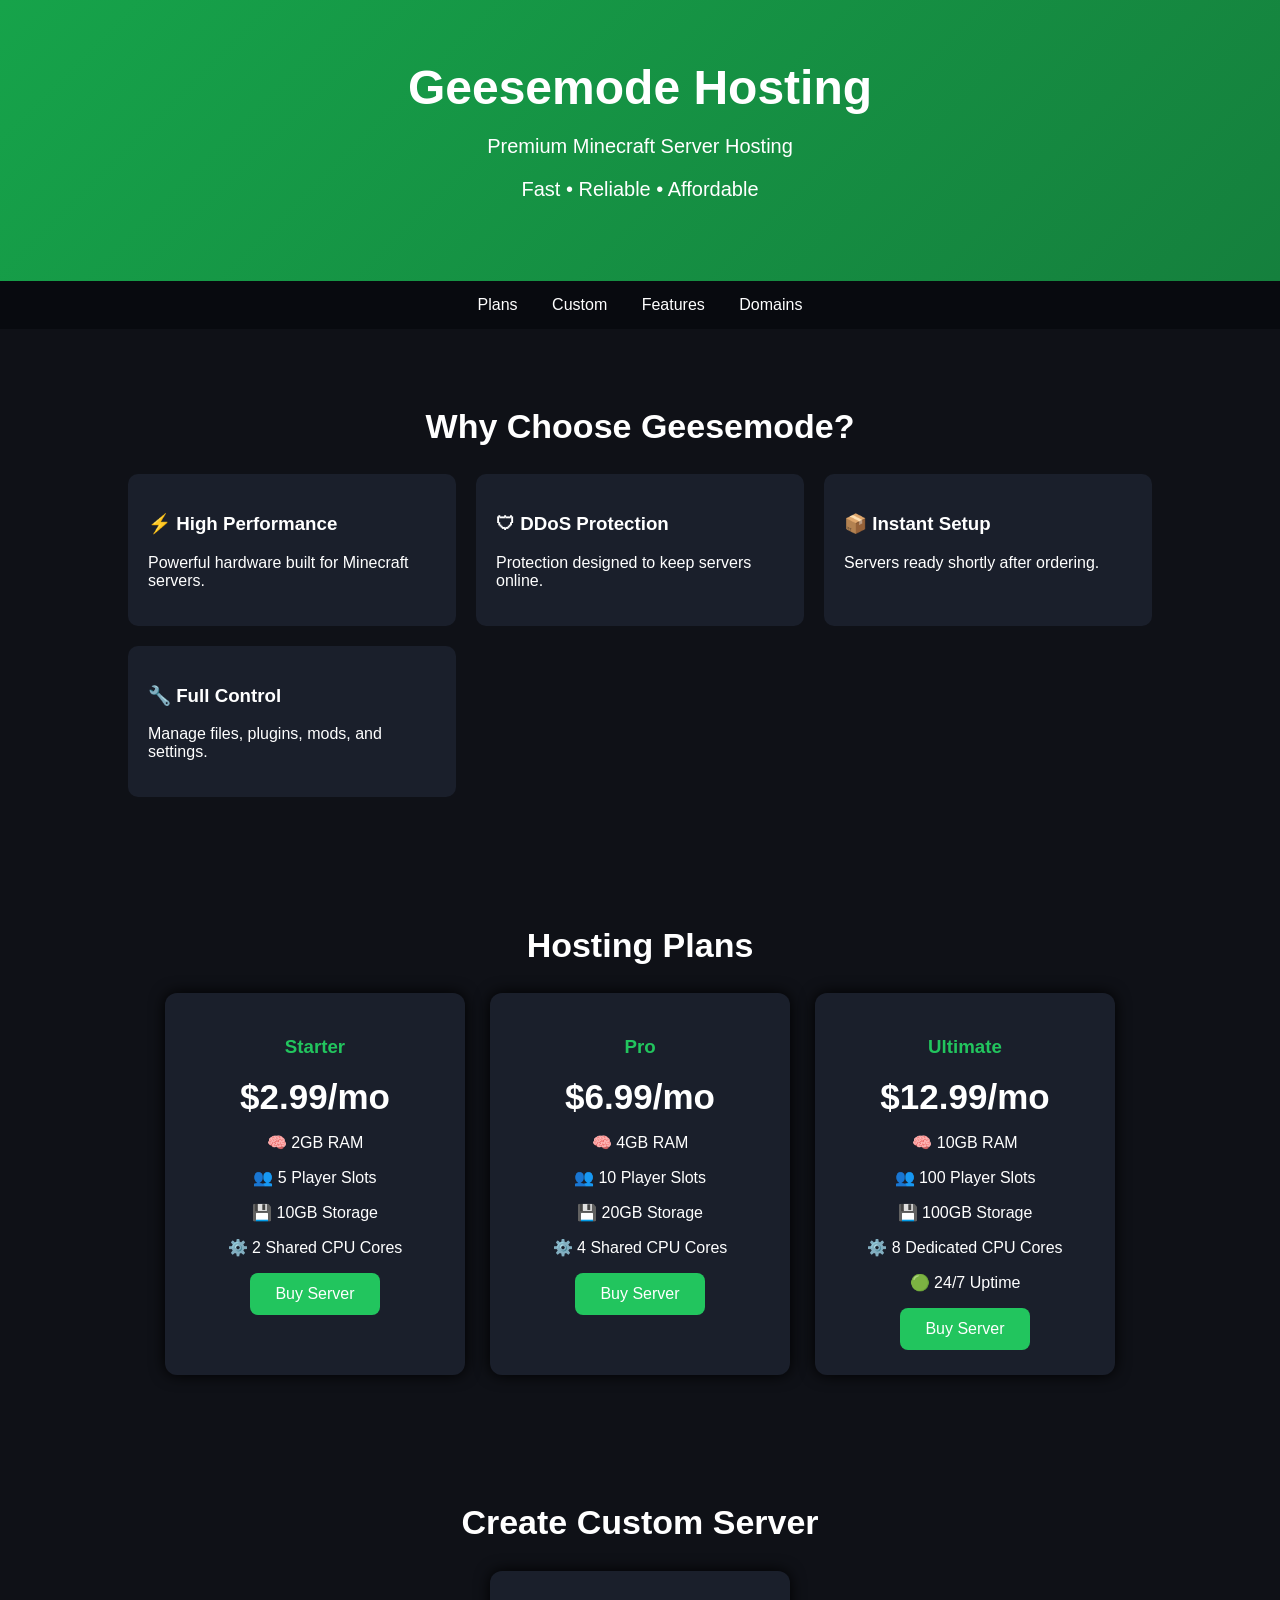
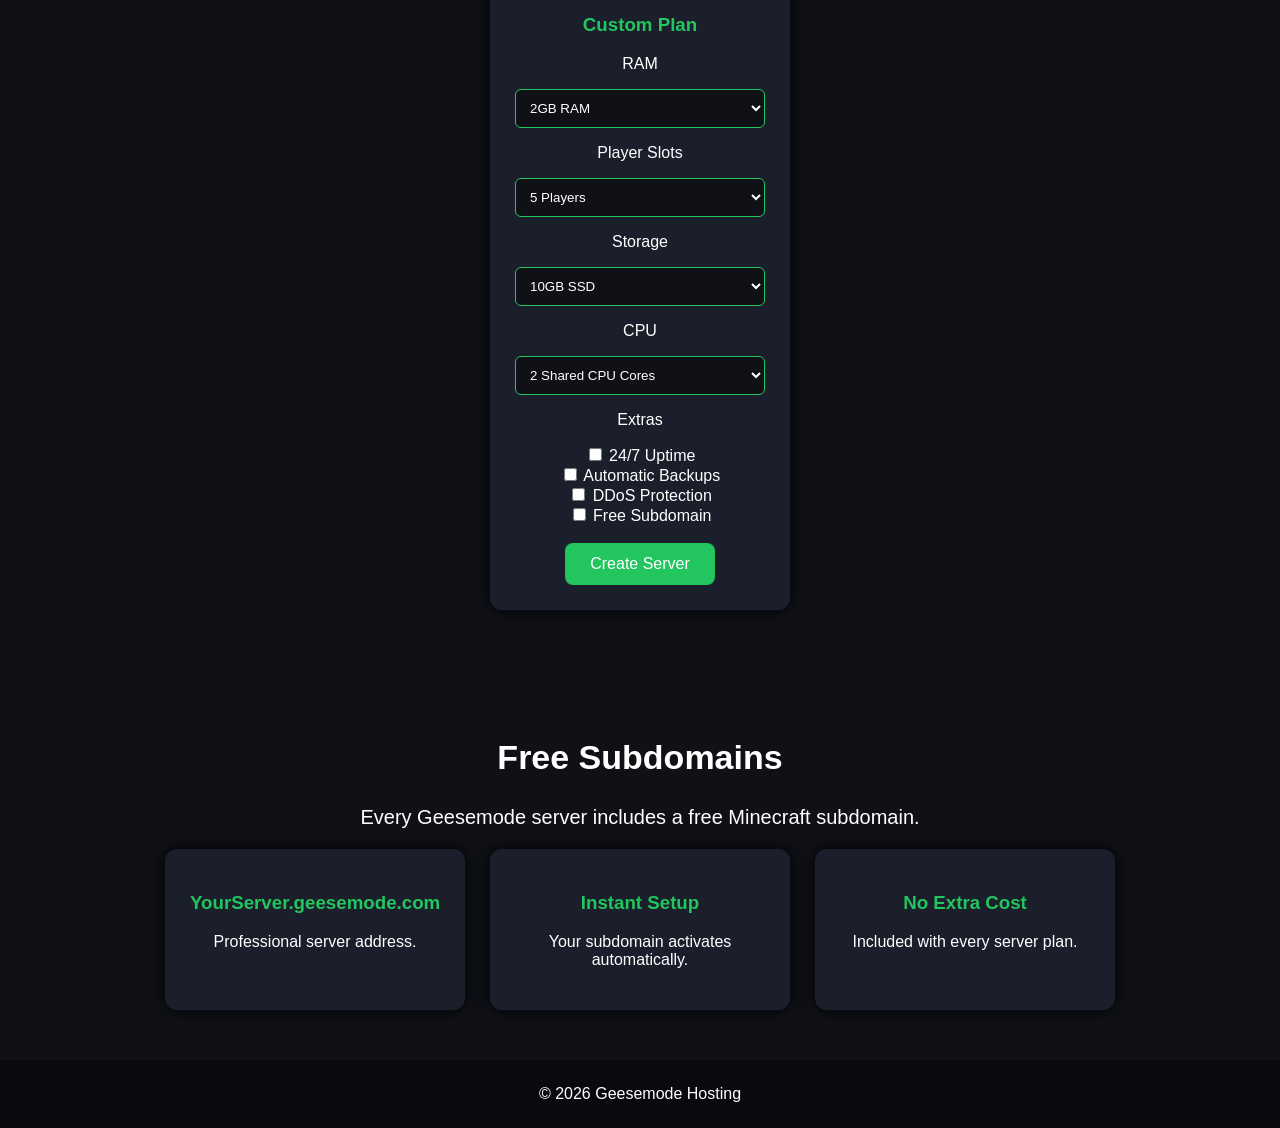
==== index.html @ 8060582c "Added Files" ====
<!DOCTYPE html>
<html lang="en">
<head>
<meta charset="UTF-8">
<meta name="viewport" content="width=device-width, initial-scale=1.0">

<title>Geesemode Hosting | Minecraft Server Hosting</title>

<style>
* {
    box-sizing:border-box;
    font-family:Arial, Helvetica, sans-serif;
}

body {
    margin:0;
    background:#0f1117;
    color:white;
}

header {
    background:linear-gradient(135deg,#16a34a,#15803d);
    padding:60px 20px;
    text-align:center;
}

header h1 {
    font-size:48px;
    margin:0;
}

header p {
    font-size:20px;
}

nav {
    background:#080a0f;
    padding:15px;
    text-align:center;
}

nav a {
    color:white;
    margin:0 15px;
    text-decoration:none;
}

section {
    padding:50px 10%;
}

h2 {
    text-align:center;
    font-size:34px;
}

.cards {
    display:flex;
    justify-content:center;
    flex-wrap:wrap;
    gap:25px;
}

.card {
    background:#1a1f2b;
    padding:25px;
    border-radius:12px;
    width:300px;
    text-align:center;
    box-shadow:0 0 15px #000;
}

.card h3 {
    color:#22c55e;
}

.price {
    font-size:35px;
    font-weight:bold;
}

button {
    background:#22c55e;
    color:white;
    border:0;
    padding:12px 25px;
    border-radius:8px;
    cursor:pointer;
    font-size:16px;
}

button:hover {
    background:#16a34a;
}

.features {
    display:grid;
    grid-template-columns:repeat(auto-fit,minmax(250px,1fr));
    gap:20px;
}

.feature {
    background:#1a1f2b;
    padding:20px;
    border-radius:10px;
}

select {
    width:100%;
    padding:10px;
    background:#0f1117;
    color:white;
    border:1px solid #22c55e;
    border-radius:6px;
}

input {
    accent-color:#22c55e;
}

footer {
    background:#080a0f;
    padding:25px;
    text-align:center;
}


#popup {
    display:none;
    position:fixed;
    inset:0;
    background:rgba(0,0,0,.75);
    justify-content:center;
    align-items:center;
}

.popup-box {
    background:#1a1f2b;
    padding:35px;
    border-radius:15px;
    text-align:center;
    width:350px;
}

.error {
    color:#ef4444;
    font-size:32px;
    font-weight:bold;
}

</style>


<script>

function buyServer(){
    document.getElementById("popup").style.display="flex";
}

function closePopup(){
    document.getElementById("popup").style.display="none";
}

</script>

</head>


<body>


<header>

<h1>Geesemode Hosting</h1>

<p>Premium Minecraft Server Hosting</p>

<p>Fast • Reliable • Affordable</p>

</header>


<nav>

<a href="#plans">Plans</a>
<a href="#custom">Custom</a>
<a href="#features">Features</a>
<a href="#domains">Domains</a>

</nav>



<section id="features">

<h2>Why Choose Geesemode?</h2>


<div class="features">

<div class="feature">
<h3>⚡ High Performance</h3>
<p>Powerful hardware built for Minecraft servers.</p>
</div>


<div class="feature">
<h3>🛡 DDoS Protection</h3>
<p>Protection designed to keep servers online.</p>
</div>


<div class="feature">
<h3>📦 Instant Setup</h3>
<p>Servers ready shortly after ordering.</p>
</div>


<div class="feature">
<h3>🔧 Full Control</h3>
<p>Manage files, plugins, mods, and settings.</p>
</div>

</div>

</section>




<section id="plans">

<h2>Hosting Plans</h2>


<div class="cards">


<div class="card">

<h3>Starter</h3>

<div class="price">$2.99/mo</div>

<p>🧠 2GB RAM</p>
<p>👥 5 Player Slots</p>
<p>💾 10GB Storage</p>
<p>⚙️ 2 Shared CPU Cores</p>

<button onclick="buyServer()">Buy Server</button>

</div>




<div class="card">

<h3>Pro</h3>

<div class="price">$6.99/mo</div>

<p>🧠 4GB RAM</p>
<p>👥 10 Player Slots</p>
<p>💾 20GB Storage</p>
<p>⚙️ 4 Shared CPU Cores</p>

<button onclick="buyServer()">Buy Server</button>

</div>




<div class="card">

<h3>Ultimate</h3>

<div class="price">$12.99/mo</div>

<p>🧠 10GB RAM</p>
<p>👥 100 Player Slots</p>
<p>💾 100GB Storage</p>
<p>⚙️ 8 Dedicated CPU Cores</p>
<p>🟢 24/7 Uptime</p>

<button onclick="buyServer()">Buy Server</button>

</div>


</div>

</section>





<section id="custom">


<h2>Create Custom Server</h2>


<div class="card" style="margin:auto;">


<h3>Custom Plan</h3>


<p>RAM</p>

<select>
<option>2GB RAM</option>
<option>4GB RAM</option>
<option>8GB RAM</option>
<option>16GB RAM</option>
<option>32GB RAM</option>
</select>


<p>Player Slots</p>

<select>
<option>5 Players</option>
<option>10 Players</option>
<option>25 Players</option>
<option>50 Players</option>
<option>100 Players</option>
<option>Unlimited Players</option>
</select>



<p>Storage</p>

<select>
<option>10GB SSD</option>
<option>20GB SSD</option>
<option>50GB SSD</option>
<option>100GB SSD</option>
<option>250GB SSD</option>
</select>



<p>CPU</p>

<select>
<option>2 Shared CPU Cores</option>
<option>4 Shared CPU Cores</option>
<option>6 Shared CPU Cores</option>
<option>8 Dedicated CPU Cores</option>
</select>


<p>Extras</p>

<label><input type="checkbox"> 24/7 Uptime</label><br>
<label><input type="checkbox"> Automatic Backups</label><br>
<label><input type="checkbox"> DDoS Protection</label><br>
<label><input type="checkbox"> Free Subdomain</label>


<br><br>

<button onclick="buyServer()">Create Server</button>


</div>


</section>





<section id="domains">


<h2>Free Subdomains</h2>


<p style="text-align:center;font-size:20px;">
Every Geesemode server includes a free Minecraft subdomain.
</p>


<div class="cards">


<div class="card">
<h3>YourServer.geesemode.com</h3>
<p>Professional server address.</p>
</div>


<div class="card">
<h3>Instant Setup</h3>
<p>Your subdomain activates automatically.</p>
</div>


<div class="card">
<h3>No Extra Cost</h3>
<p>Included with every server plan.</p>
</div>


</div>


</section>




<footer>

© 2026 Geesemode Hosting

</footer>




<div id="popup">


<div class="popup-box">


<div class="error">
Out of Stock!
</div>


<p>
All available server slots are currently occupied.
</p>

<p>
Please check back later.
</p>


<button onclick="closePopup()">
Close
</button>


</div>


</div>



</body>
</html>
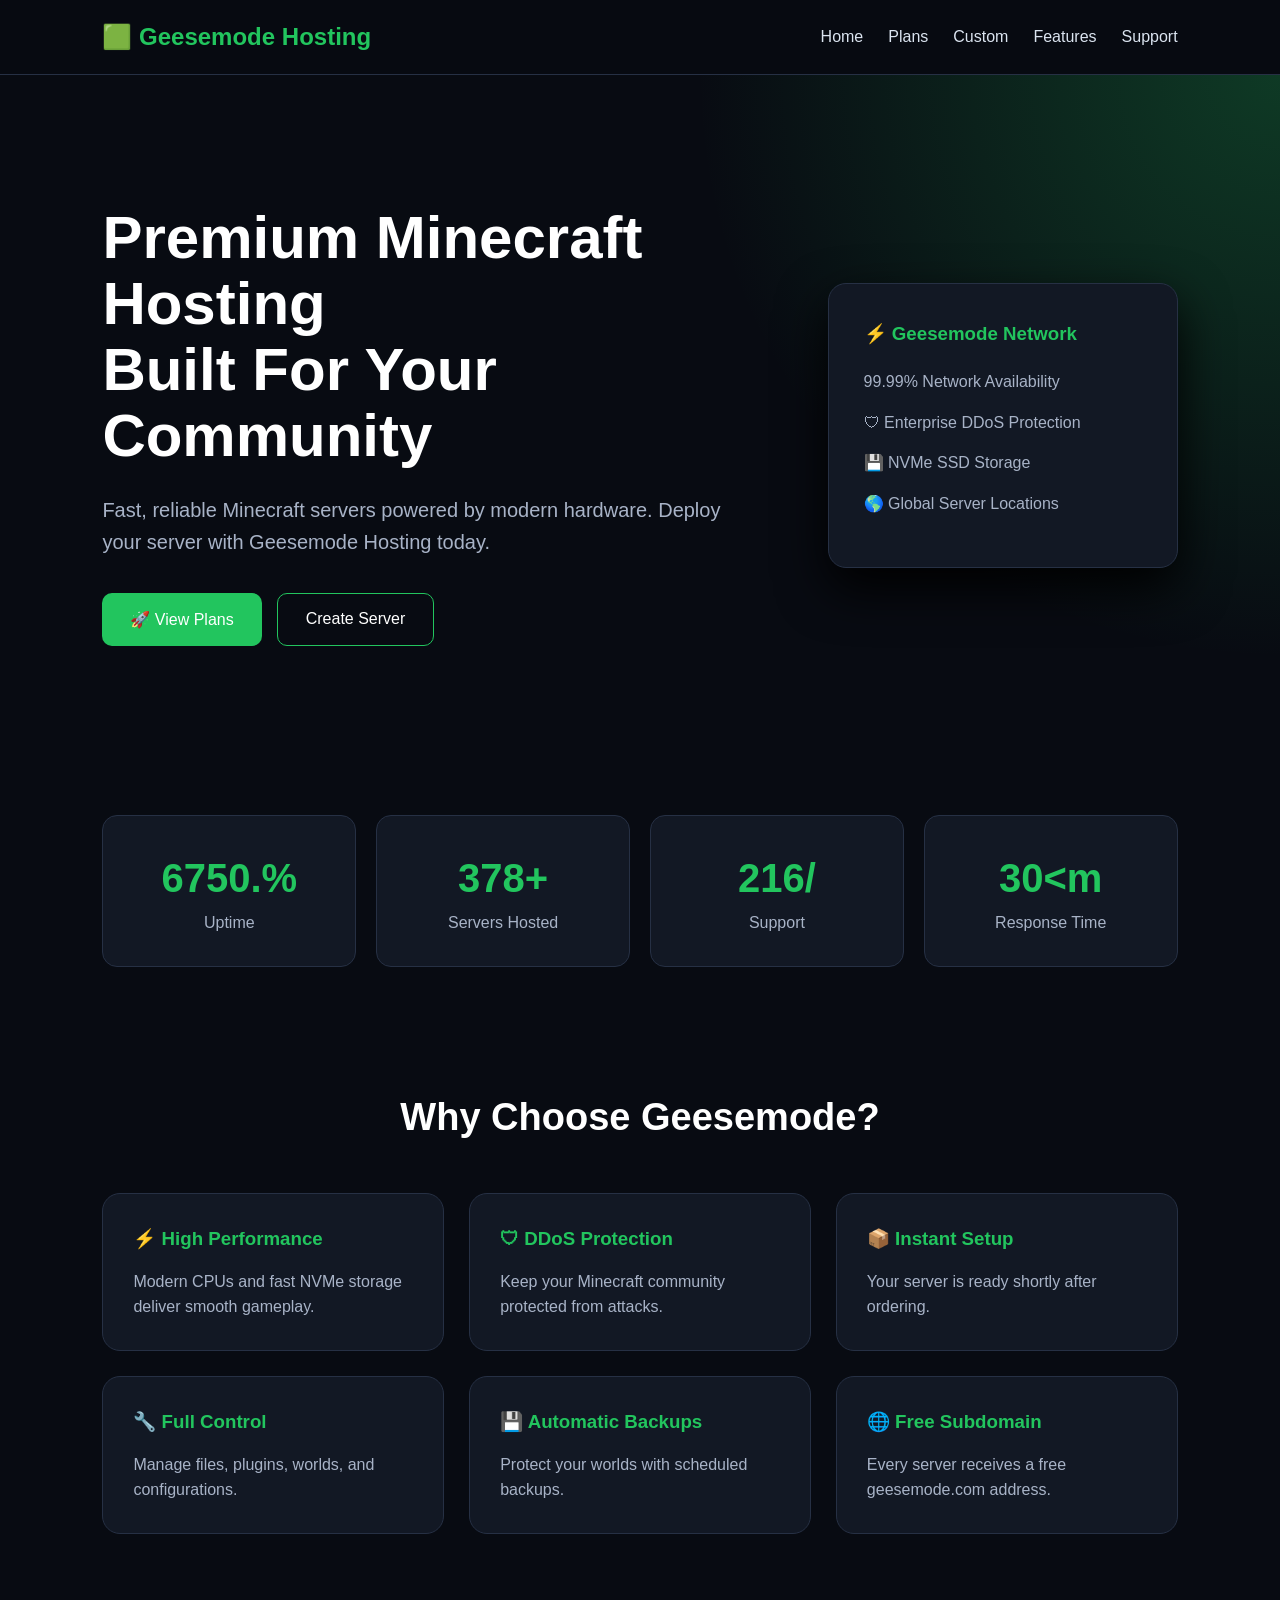
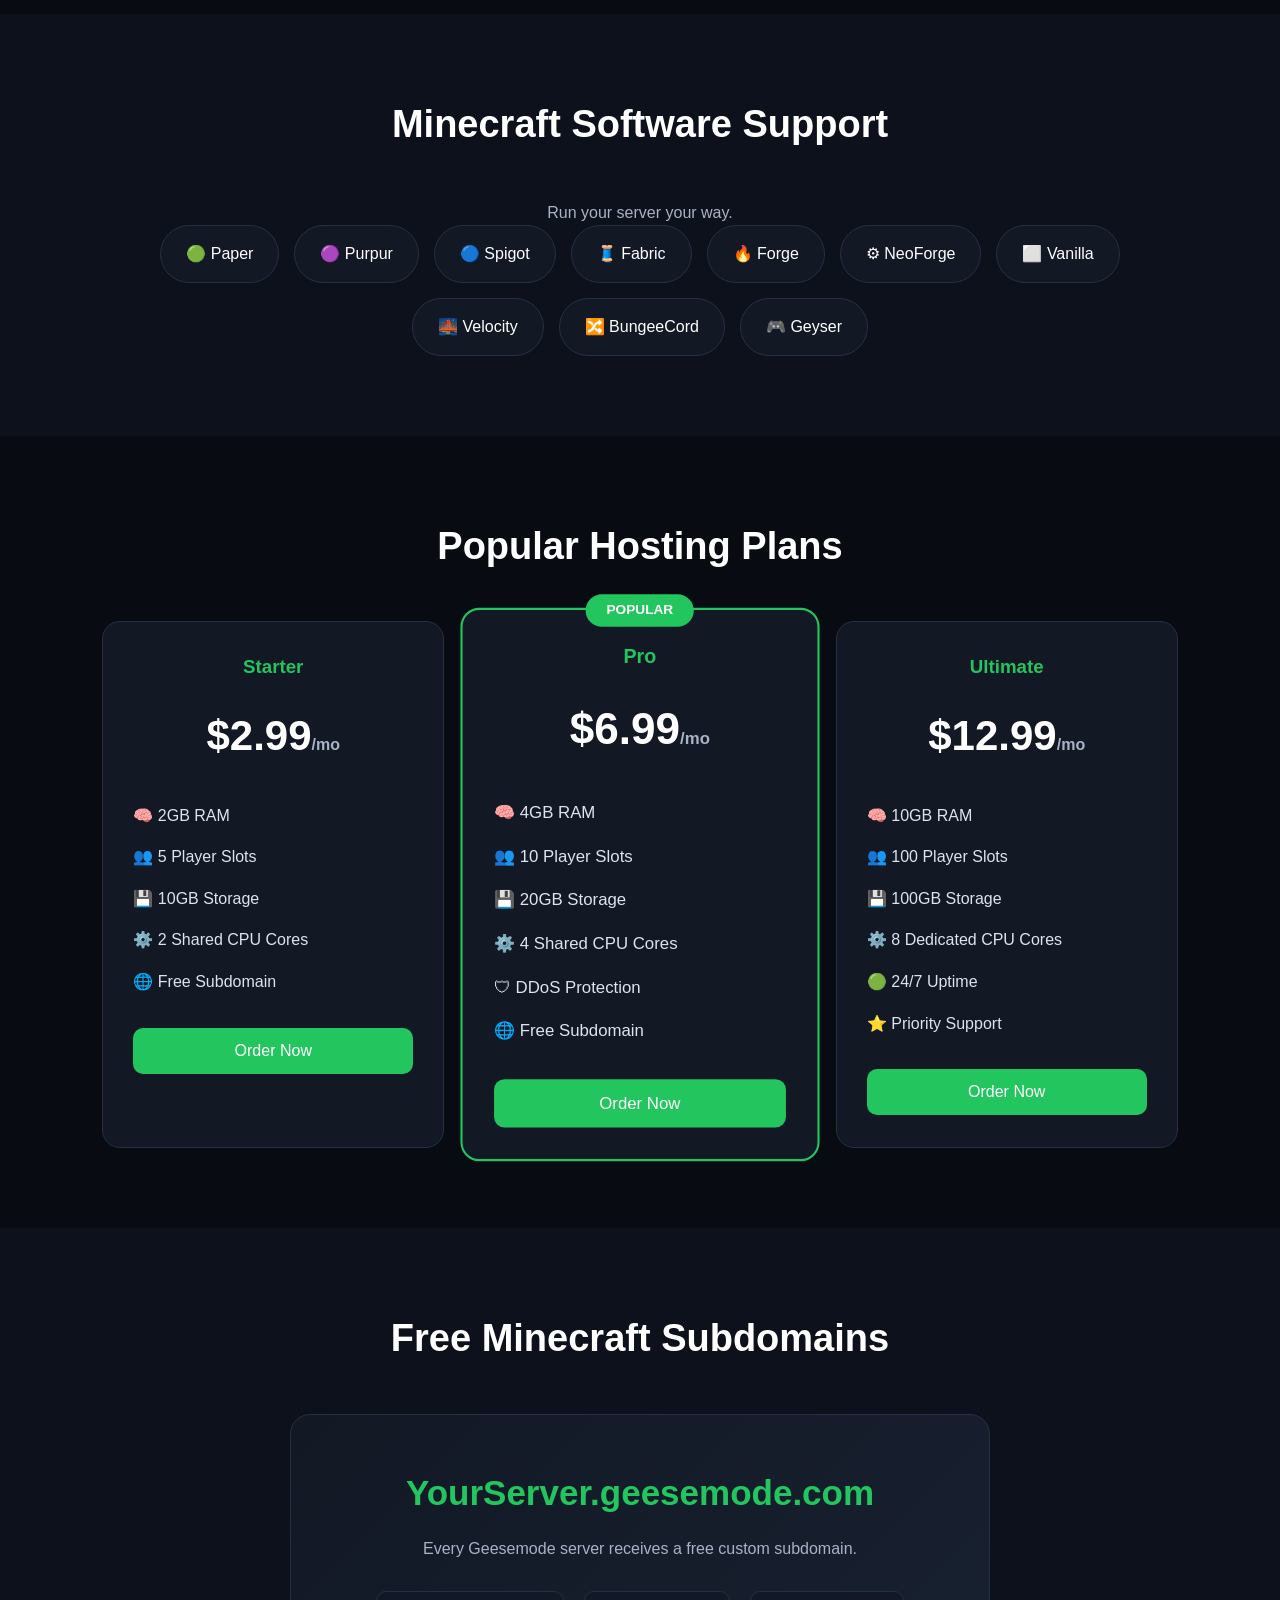
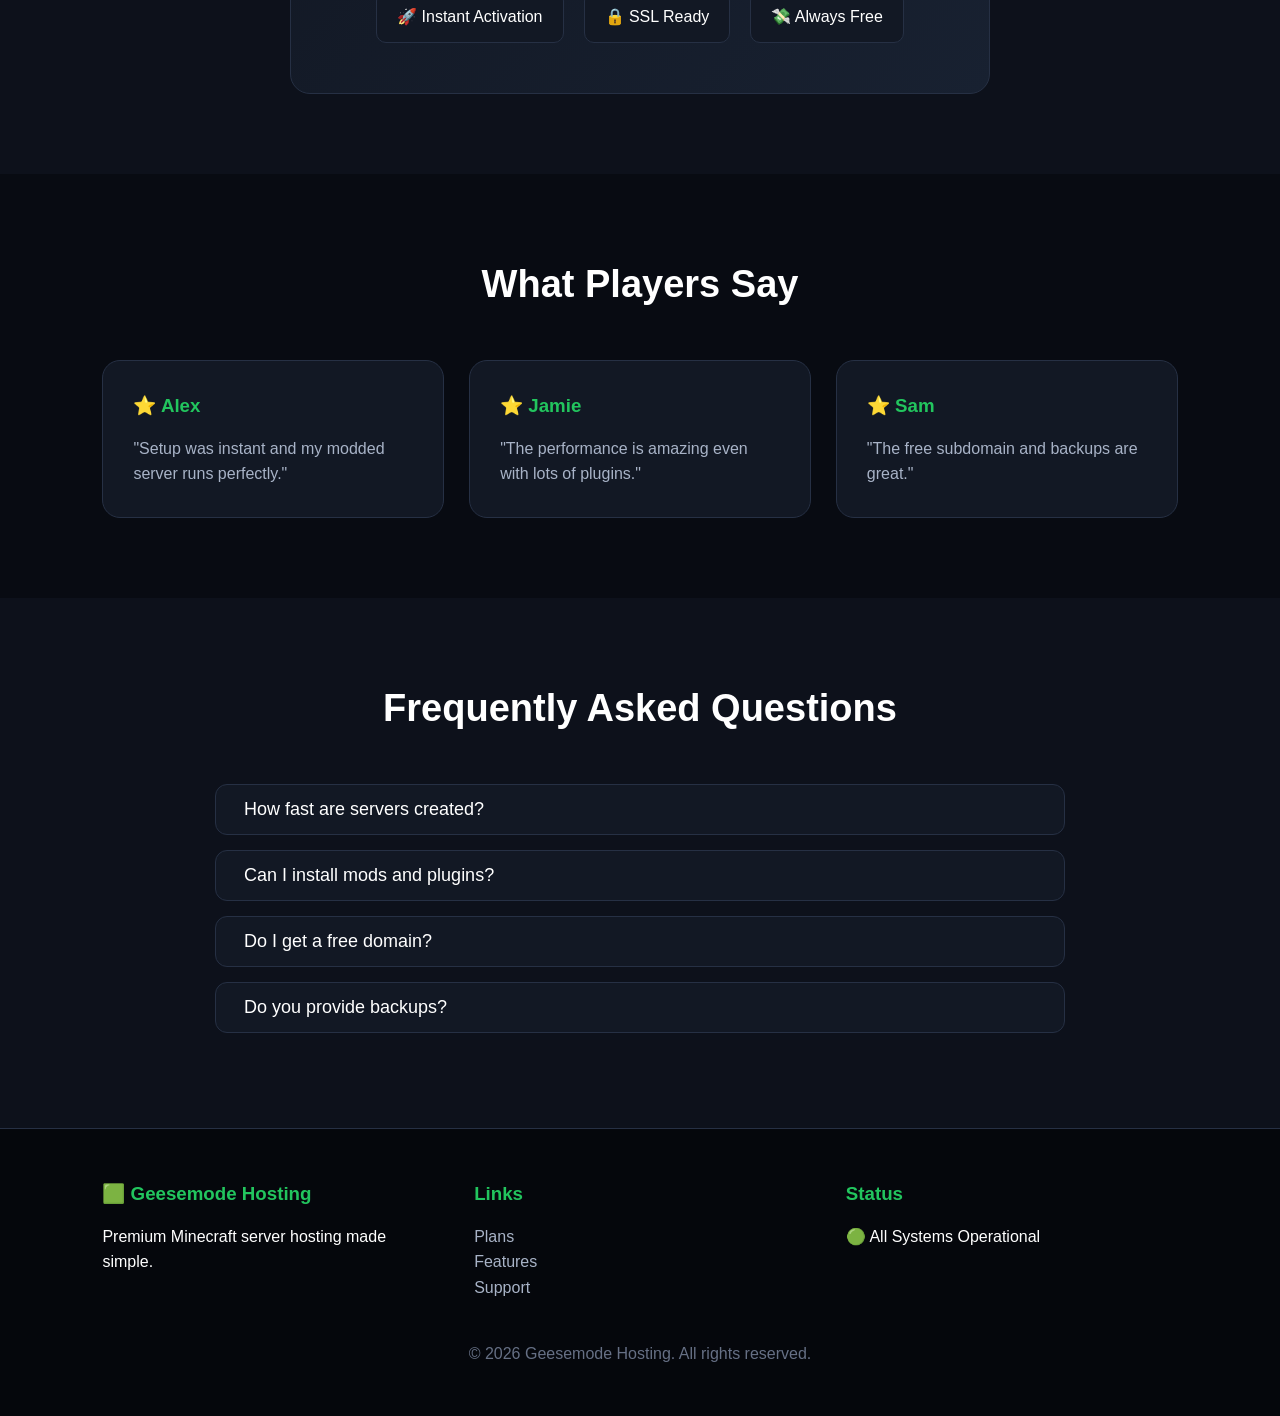
==== commit 26dae8fa: "Add site pages, global stylesheet and JS Add full static site content: new pages for Plans, Custom, " ====
--- a/index.html
+++ b/index.html
@@ -1,236 +1,165 @@
 <!DOCTYPE html>
 <html lang="en">
+
 <head>
 <meta charset="UTF-8">
 <meta name="viewport" content="width=device-width, initial-scale=1.0">
 
-<title>Geesemode Hosting | Minecraft Server Hosting</title>
-
-<style>
-* {
-    box-sizing:border-box;
-    font-family:Arial, Helvetica, sans-serif;
-}
-
-body {
-    margin:0;
-    background:#0f1117;
-    color:white;
-}
-
-header {
-    background:linear-gradient(135deg,#16a34a,#15803d);
-    padding:60px 20px;
-    text-align:center;
-}
-
-header h1 {
-    font-size:48px;
-    margin:0;
-}
-
-header p {
-    font-size:20px;
-}
-
-nav {
-    background:#080a0f;
-    padding:15px;
-    text-align:center;
-}
-
-nav a {
-    color:white;
-    margin:0 15px;
-    text-decoration:none;
-}
-
-section {
-    padding:50px 10%;
-}
-
-h2 {
-    text-align:center;
-    font-size:34px;
-}
-
-.cards {
-    display:flex;
-    justify-content:center;
-    flex-wrap:wrap;
-    gap:25px;
-}
-
-.card {
-    background:#1a1f2b;
-    padding:25px;
-    border-radius:12px;
-    width:300px;
-    text-align:center;
-    box-shadow:0 0 15px #000;
-}
-
-.card h3 {
-    color:#22c55e;
-}
-
-.price {
-    font-size:35px;
-    font-weight:bold;
-}
-
-button {
-    background:#22c55e;
-    color:white;
-    border:0;
-    padding:12px 25px;
-    border-radius:8px;
-    cursor:pointer;
-    font-size:16px;
-}
-
-button:hover {
-    background:#16a34a;
-}
-
-.features {
-    display:grid;
-    grid-template-columns:repeat(auto-fit,minmax(250px,1fr));
-    gap:20px;
-}
-
-.feature {
-    background:#1a1f2b;
-    padding:20px;
-    border-radius:10px;
-}
-
-select {
-    width:100%;
-    padding:10px;
-    background:#0f1117;
-    color:white;
-    border:1px solid #22c55e;
-    border-radius:6px;
-}
-
-input {
-    accent-color:#22c55e;
-}
-
-footer {
-    background:#080a0f;
-    padding:25px;
-    text-align:center;
-}
-
-
-#popup {
-    display:none;
-    position:fixed;
-    inset:0;
-    background:rgba(0,0,0,.75);
-    justify-content:center;
-    align-items:center;
-}
-
-.popup-box {
-    background:#1a1f2b;
-    padding:35px;
-    border-radius:15px;
-    text-align:center;
-    width:350px;
-}
-
-.error {
-    color:#ef4444;
-    font-size:32px;
-    font-weight:bold;
-}
-
-</style>
-
-
-<script>
-
-function buyServer(){
-    document.getElementById("popup").style.display="flex";
-}
-
-function closePopup(){
-    document.getElementById("popup").style.display="none";
-}
-
-</script>
+<title>Geesemode Hosting | Premium Minecraft Server Hosting</title>
+
+<link rel="stylesheet" href="style.css">
 
 </head>
 
-
 <body>
 
-
-<header>
-
-<h1>Geesemode Hosting</h1>
-
-<p>Premium Minecraft Server Hosting</p>
-
-<p>Fast • Reliable • Affordable</p>
+<header class="navbar">
+
+<div class="logo">
+🟩 Geesemode Hosting
+</div>
+
+<nav>
+<a href="index.html">Home</a>
+<a href="plans.html">Plans</a>
+<a href="custom.html">Custom</a>
+<a href="features.html">Features</a>
+<a href="support.html">Support</a>
+</nav>
+
+<button class="mobile-menu" onclick="toggleMenu()">
+☰
+</button>
 
 </header>
 
 
-<nav>
-
-<a href="#plans">Plans</a>
-<a href="#custom">Custom</a>
-<a href="#features">Features</a>
-<a href="#domains">Domains</a>
-
-</nav>
-
-
-
-<section id="features">
-
-<h2>Why Choose Geesemode?</h2>
-
-
-<div class="features">
-
-<div class="feature">
-<h3>⚡ High Performance</h3>
-<p>Powerful hardware built for Minecraft servers.</p>
-</div>
-
-
-<div class="feature">
-<h3>🛡 DDoS Protection</h3>
-<p>Protection designed to keep servers online.</p>
-</div>
-
-
-<div class="feature">
-<h3>📦 Instant Setup</h3>
-<p>Servers ready shortly after ordering.</p>
-</div>
-
-
-<div class="feature">
-<h3>🔧 Full Control</h3>
-<p>Manage files, plugins, mods, and settings.</p>
-</div>
-
-</div>
-
-</section>
-
-
-
-
-<section id="plans">
-
-<h2>Hosting Plans</h2>
+<section class="hero">
+
+<div class="hero-content">
+
+<h1>
+Premium Minecraft Hosting
+<br>
+Built For Your Community
+</h1>
+
+<p>
+Fast, reliable Minecraft servers powered by modern hardware.
+Deploy your server with Geesemode Hosting today.
+</p>
+
+
+<div class="hero-buttons">
+
+<a href="plans.html" class="btn">
+🚀 View Plans
+</a>
+
+<button onclick="openStock()" class="btn secondary">
+Create Server
+</button>
+
+</div>
+
+</div>
+
+
+<div class="hero-card">
+
+<h3>
+⚡ Geesemode Network
+</h3>
+
+<p>
+99.99% Network Availability
+</p>
+
+<p>
+🛡 Enterprise DDoS Protection
+</p>
+
+<p>
+💾 NVMe SSD Storage
+</p>
+
+<p>
+🌎 Global Server Locations
+</p>
+
+</div>
+
+</section>
+
+
+
+<section class="stats">
+
+
+<div class="stat">
+
+<h2>
+99.99%
+</h2>
+
+<p>
+Uptime
+</p>
+
+</div>
+
+
+<div class="stat">
+
+<h2>
+500+
+</h2>
+
+<p>
+Servers Hosted
+</p>
+
+</div>
+
+
+<div class="stat">
+
+<h2>
+24/7
+</h2>
+
+<p>
+Support
+</p>
+
+</div>
+
+
+<div class="stat">
+
+<h2>
+<30m
+</h2>
+
+<p>
+Response Time
+</p>
+
+</div>
+
+
+</section>
+
+
+
+
+
+<section class="section">
+
+
+<h2>
+Why Choose Geesemode?
+</h2>
 
 
 <div class="cards">
@@ -238,215 +167,512 @@
 
 <div class="card">
 
-<h3>Starter</h3>
-
-<div class="price">$2.99/mo</div>
-
-<p>🧠 2GB RAM</p>
-<p>👥 5 Player Slots</p>
-<p>💾 10GB Storage</p>
-<p>⚙️ 2 Shared CPU Cores</p>
-
-<button onclick="buyServer()">Buy Server</button>
-
-</div>
-
-
-
-
-<div class="card">
-
-<h3>Pro</h3>
-
-<div class="price">$6.99/mo</div>
-
-<p>🧠 4GB RAM</p>
-<p>👥 10 Player Slots</p>
-<p>💾 20GB Storage</p>
-<p>⚙️ 4 Shared CPU Cores</p>
-
-<button onclick="buyServer()">Buy Server</button>
-
-</div>
-
-
-
-
-<div class="card">
-
-<h3>Ultimate</h3>
-
-<div class="price">$12.99/mo</div>
-
-<p>🧠 10GB RAM</p>
-<p>👥 100 Player Slots</p>
-<p>💾 100GB Storage</p>
-<p>⚙️ 8 Dedicated CPU Cores</p>
-<p>🟢 24/7 Uptime</p>
-
-<button onclick="buyServer()">Buy Server</button>
-
-</div>
-
-
-</div>
-
-</section>
-
-
-
-
-
-<section id="custom">
-
-
-<h2>Create Custom Server</h2>
-
-
-<div class="card" style="margin:auto;">
-
-
-<h3>Custom Plan</h3>
-
-
-<p>RAM</p>
-
-<select>
-<option>2GB RAM</option>
-<option>4GB RAM</option>
-<option>8GB RAM</option>
-<option>16GB RAM</option>
-<option>32GB RAM</option>
-</select>
-
-
-<p>Player Slots</p>
-
-<select>
-<option>5 Players</option>
-<option>10 Players</option>
-<option>25 Players</option>
-<option>50 Players</option>
-<option>100 Players</option>
-<option>Unlimited Players</option>
-</select>
-
-
-
-<p>Storage</p>
-
-<select>
-<option>10GB SSD</option>
-<option>20GB SSD</option>
-<option>50GB SSD</option>
-<option>100GB SSD</option>
-<option>250GB SSD</option>
-</select>
-
-
-
-<p>CPU</p>
-
-<select>
-<option>2 Shared CPU Cores</option>
-<option>4 Shared CPU Cores</option>
-<option>6 Shared CPU Cores</option>
-<option>8 Dedicated CPU Cores</option>
-</select>
-
-
-<p>Extras</p>
-
-<label><input type="checkbox"> 24/7 Uptime</label><br>
-<label><input type="checkbox"> Automatic Backups</label><br>
-<label><input type="checkbox"> DDoS Protection</label><br>
-<label><input type="checkbox"> Free Subdomain</label>
-
-
-<br><br>
-
-<button onclick="buyServer()">Create Server</button>
-
-
-</div>
-
-
-</section>
-
-
-
-
-
-<section id="domains">
-
-
-<h2>Free Subdomains</h2>
-
-
-<p style="text-align:center;font-size:20px;">
-Every Geesemode server includes a free Minecraft subdomain.
-</p>
+<h3>
+⚡ High Performance
+</h3>
+
+<p>
+Modern CPUs and fast NVMe storage deliver smooth gameplay.
+</p>
+
+</div>
+
+
+
+<div class="card">
+
+<h3>
+🛡 DDoS Protection
+</h3>
+
+<p>
+Keep your Minecraft community protected from attacks.
+</p>
+
+</div>
+
+
+
+<div class="card">
+
+<h3>
+📦 Instant Setup
+</h3>
+
+<p>
+Your server is ready shortly after ordering.
+</p>
+
+</div>
+
+
+
+<div class="card">
+
+<h3>
+🔧 Full Control
+</h3>
+
+<p>
+Manage files, plugins, worlds, and configurations.
+</p>
+
+</div>
+
+
+
+<div class="card">
+
+<h3>
+💾 Automatic Backups
+</h3>
+
+<p>
+Protect your worlds with scheduled backups.
+</p>
+
+</div>
+
+
+
+<div class="card">
+
+<h3>
+🌐 Free Subdomain
+</h3>
+
+<p>
+Every server receives a free geesemode.com address.
+</p>
+
+</div>
+
+
+</div>
+
+</section>
+
+
+
+
+
+<section class="section dark">
+
+
+<h2>
+Minecraft Software Support
+</h2>
+
+
+<p class="center">
+Run your server your way.
+</p>
+
+
+<div class="software">
+
+
+<span>🟢 Paper</span>
+<span>🟣 Purpur</span>
+<span>🔵 Spigot</span>
+<span>🧵 Fabric</span>
+<span>🔥 Forge</span>
+<span>⚙ NeoForge</span>
+<span>⬜ Vanilla</span>
+<span>🌉 Velocity</span>
+<span>🔀 BungeeCord</span>
+<span>🎮 Geyser</span>
+
+
+</div>
+
+
+</section>
+<section class="section">
+
+<h2>
+Popular Hosting Plans
+</h2>
 
 
 <div class="cards">
 
 
-<div class="card">
-<h3>YourServer.geesemode.com</h3>
-<p>Professional server address.</p>
-</div>
-
-
-<div class="card">
-<h3>Instant Setup</h3>
-<p>Your subdomain activates automatically.</p>
-</div>
-
-
-<div class="card">
-<h3>No Extra Cost</h3>
-<p>Included with every server plan.</p>
-</div>
-
-
-</div>
-
-
-</section>
+<div class="plan-card">
+
+<h3>
+Starter
+</h3>
+
+<h1>
+$2.99<span>/mo</span>
+</h1>
+
+<ul>
+<li>🧠 2GB RAM</li>
+<li>👥 5 Player Slots</li>
+<li>💾 10GB Storage</li>
+<li>⚙️ 2 Shared CPU Cores</li>
+<li>🌐 Free Subdomain</li>
+</ul>
+
+<button onclick="openStock()">
+Order Now
+</button>
+
+</div>
+
+
+
+
+<div class="plan-card featured">
+
+<div class="badge">
+POPULAR
+</div>
+
+<h3>
+Pro
+</h3>
+
+<h1>
+$6.99<span>/mo</span>
+</h1>
+
+<ul>
+<li>🧠 4GB RAM</li>
+<li>👥 10 Player Slots</li>
+<li>💾 20GB Storage</li>
+<li>⚙️ 4 Shared CPU Cores</li>
+<li>🛡 DDoS Protection</li>
+<li>🌐 Free Subdomain</li>
+</ul>
+
+<button onclick="openStock()">
+Order Now
+</button>
+
+</div>
+
+
+
+
+<div class="plan-card">
+
+<h3>
+Ultimate
+</h3>
+
+<h1>
+$12.99<span>/mo</span>
+</h1>
+
+<ul>
+<li>🧠 10GB RAM</li>
+<li>👥 100 Player Slots</li>
+<li>💾 100GB Storage</li>
+<li>⚙️ 8 Dedicated CPU Cores</li>
+<li>🟢 24/7 Uptime</li>
+<li>⭐ Priority Support</li>
+</ul>
+
+<button onclick="openStock()">
+Order Now
+</button>
+
+</div>
+
+
+</div>
+
+
+</section>
+
+
+
+
+
+<section class="section dark">
+
+<h2>
+Free Minecraft Subdomains
+</h2>
+
+
+<div class="domain-box">
+
+<h3>
+YourServer.geesemode.com
+</h3>
+
+
+<p>
+Every Geesemode server receives a free custom subdomain.
+</p>
+
+
+<div class="domain-features">
+
+<div>
+🚀 Instant Activation
+</div>
+
+<div>
+🔒 SSL Ready
+</div>
+
+<div>
+💸 Always Free
+</div>
+
+</div>
+
+
+</div>
+
+
+</section>
+
+
+
+
+
+<section class="section">
+
+
+<h2>
+What Players Say
+</h2>
+
+
+<div class="cards">
+
+
+<div class="card">
+
+<h3>
+⭐ Alex
+</h3>
+
+<p>
+"Setup was instant and my modded server runs perfectly."
+</p>
+
+</div>
+
+
+
+<div class="card">
+
+<h3>
+⭐ Jamie
+</h3>
+
+<p>
+"The performance is amazing even with lots of plugins."
+</p>
+
+</div>
+
+
+
+<div class="card">
+
+<h3>
+⭐ Sam
+</h3>
+
+<p>
+"The free subdomain and backups are great."
+</p>
+
+</div>
+
+
+</div>
+
+
+</section>
+
+
+
+
+
+<section class="section dark">
+
+
+<h2>
+Frequently Asked Questions
+</h2>
+
+
+<div class="faq">
+
+
+<div class="faq-item">
+
+<button onclick="toggleFAQ(this)">
+How fast are servers created?
+</button>
+
+<p>
+Servers are normally prepared within minutes after purchase.
+</p>
+
+</div>
+
+
+
+<div class="faq-item">
+
+<button onclick="toggleFAQ(this)">
+Can I install mods and plugins?
+</button>
+
+<p>
+Yes. Geesemode supports Paper, Forge, Fabric, NeoForge, and more.
+</p>
+
+</div>
+
+
+
+<div class="faq-item">
+
+<button onclick="toggleFAQ(this)">
+Do I get a free domain?
+</button>
+
+<p>
+Yes. Every server includes a free geesemode.com subdomain.
+</p>
+
+</div>
+
+
+
+<div class="faq-item">
+
+<button onclick="toggleFAQ(this)">
+Do you provide backups?
+</button>
+
+<p>
+Automatic backups are available depending on your plan.
+</p>
+
+</div>
+
+
+</div>
+
+
+</section>
+
 
 
 
 
 <footer>
 
-© 2026 Geesemode Hosting
+
+<div class="footer-grid">
+
+
+<div>
+
+<h3>
+🟩 Geesemode Hosting
+</h3>
+
+<p>
+Premium Minecraft server hosting made simple.
+</p>
+
+</div>
+
+
+
+<div>
+
+<h3>
+Links
+</h3>
+
+<a href="plans.html">
+Plans
+</a>
+
+<br>
+
+<a href="features.html">
+Features
+</a>
+
+<br>
+
+<a href="support.html">
+Support
+</a>
+
+</div>
+
+
+
+<div>
+
+<h3>
+Status
+</h3>
+
+<p>
+🟢 All Systems Operational
+</p>
+
+</div>
+
+
+</div>
+
+
+<p class="copyright">
+© 2026 Geesemode Hosting. All rights reserved.
+</p>
+
 
 </footer>
 
 
 
 
-<div id="popup">
-
-
-<div class="popup-box">
-
-
-<div class="error">
-Out of Stock!
-</div>
-
-
-<p>
-All available server slots are currently occupied.
-</p>
-
-<p>
-Please check back later.
-</p>
-
-
-<button onclick="closePopup()">
+
+<div id="stockModal" class="modal">
+
+
+<div class="modal-box">
+
+
+<h1>
+🚫 Out of Stock!
+</h1>
+
+
+<p>
+All available Minecraft hosting nodes are currently occupied.
+</p>
+
+
+<p>
+Our team is deploying additional hardware.
+</p>
+
+
+<p>
+Please check back soon.
+</p>
+
+
+<button onclick="closeStock()">
 Close
 </button>
 
@@ -458,5 +684,10 @@
 
 
 
+
+<script src="script.js"></script>
+
+
 </body>
+
 </html>
--- a/style.css
+++ b/style.css
@@ -0,0 +1,1176 @@
+* {
+    margin:0;
+    padding:0;
+    box-sizing:border-box;
+    font-family:Inter, Arial, Helvetica, sans-serif;
+}
+
+:root {
+    --bg:#080b12;
+    --card:#121824;
+    --card2:#182131;
+    --green:#22c55e;
+    --green-dark:#16a34a;
+    --text:#ffffff;
+    --muted:#a8b3c7;
+    --border:#263044;
+}
+
+
+body {
+    background:var(--bg);
+    color:var(--text);
+    line-height:1.6;
+}
+
+
+a {
+    color:white;
+    text-decoration:none;
+}
+
+
+.navbar {
+
+    position:sticky;
+    top:0;
+    z-index:100;
+
+    display:flex;
+    justify-content:space-between;
+    align-items:center;
+
+    padding:18px 8%;
+
+    background:rgba(8,11,18,.85);
+    -webkit-backdrop-filter:blur(10px);
+    backdrop-filter:blur(10px);
+
+    border-bottom:1px solid var(--border);
+
+}
+
+
+.logo {
+
+    font-size:24px;
+    font-weight:800;
+
+    color:var(--green);
+
+}
+
+
+nav {
+
+    display:flex;
+    gap:25px;
+
+}
+
+
+nav a {
+
+    color:#dbe4f0;
+    transition:.2s;
+
+}
+
+
+nav a:hover {
+
+    color:var(--green);
+
+}
+
+
+.mobile-menu {
+
+    display:none;
+
+}
+
+
+
+
+
+.hero {
+
+    min-height:700px;
+
+    padding:80px 8%;
+
+    display:flex;
+    align-items:center;
+    justify-content:space-between;
+
+    gap:50px;
+
+
+    background:
+
+    radial-gradient(circle at top right,
+    rgba(34,197,94,.25),
+    transparent 40%);
+
+}
+
+
+
+.hero-content {
+
+    max-width:650px;
+
+}
+
+
+.hero h1 {
+
+    font-size:60px;
+
+    line-height:1.1;
+
+    margin-bottom:25px;
+
+}
+
+
+.hero p {
+
+    font-size:20px;
+
+    color:var(--muted);
+
+    margin-bottom:35px;
+
+}
+
+
+
+.hero-buttons {
+
+    display:flex;
+    gap:15px;
+
+}
+
+
+
+.btn,
+button {
+
+    background:var(--green);
+
+    color:white;
+
+    border:none;
+
+    padding:14px 28px;
+
+    border-radius:10px;
+
+    font-size:16px;
+
+    cursor:pointer;
+
+    transition:.25s;
+
+}
+
+
+.btn:hover,
+button:hover {
+
+    background:var(--green-dark);
+
+    transform:translateY(-2px);
+
+}
+
+
+.secondary {
+
+    background:transparent;
+
+    border:1px solid var(--green);
+
+}
+
+
+
+
+
+.hero-card {
+
+    background:var(--card);
+
+    padding:35px;
+
+    border-radius:18px;
+
+    border:1px solid var(--border);
+
+    width:350px;
+
+    box-shadow:0 20px 50px #000;
+
+}
+
+
+.hero-card h3 {
+
+    color:var(--green);
+
+    margin-bottom:20px;
+
+}
+
+
+.hero-card p {
+
+    margin:15px 0;
+
+    font-size:16px;
+
+}
+
+
+
+
+
+.stats {
+
+    display:grid;
+
+    grid-template-columns:
+    repeat(4,1fr);
+
+    gap:20px;
+
+    padding:40px 8%;
+
+}
+
+
+
+.stat {
+
+    background:var(--card);
+
+    border:1px solid var(--border);
+
+    border-radius:15px;
+
+    text-align:center;
+
+    padding:30px;
+
+}
+
+
+.stat h2 {
+
+    color:var(--green);
+
+    font-size:40px;
+
+}
+
+
+.stat p {
+
+    color:var(--muted);
+
+}
+
+
+
+
+
+.section {
+
+    padding:80px 8%;
+
+}
+
+
+.section.dark {
+
+    background:#0d111b;
+
+}
+
+
+.section > h2 {
+
+    text-align:center;
+
+    font-size:38px;
+
+    margin-bottom:45px;
+
+}
+
+
+
+.center {
+
+    text-align:center;
+
+    color:var(--muted);
+
+}
+
+
+
+
+
+.cards {
+
+    display:grid;
+
+    grid-template-columns:
+    repeat(auto-fit,minmax(260px,1fr));
+
+    gap:25px;
+
+}
+
+
+
+
+.card,
+.plan-card {
+
+    background:var(--card);
+
+    border:1px solid var(--border);
+
+    border-radius:18px;
+
+    padding:30px;
+
+    transition:.25s;
+
+}
+
+
+.card:hover,
+.plan-card:hover {
+
+    transform:translateY(-8px);
+
+    border-color:var(--green);
+
+}
+
+
+
+.card h3,
+.plan-card h3 {
+
+    color:var(--green);
+
+    margin-bottom:15px;
+
+}
+
+
+.card p {
+
+    color:var(--muted);
+
+}
+
+
+
+
+
+
+.software {
+
+    display:flex;
+
+    justify-content:center;
+
+    flex-wrap:wrap;
+
+    gap:15px;
+
+}
+
+
+
+.software span {
+
+    background:var(--card);
+
+    border:1px solid var(--border);
+
+    padding:15px 25px;
+
+    border-radius:50px;
+
+    transition:.2s;
+
+}
+
+
+.software span:hover {
+
+    border-color:var(--green);
+
+    transform:scale(1.05);
+
+}
+
+.plan-card {
+
+    text-align:center;
+
+    position:relative;
+
+}
+
+
+.plan-card h1 {
+
+    font-size:42px;
+
+    margin:20px 0;
+
+}
+
+
+.plan-card h1 span {
+
+    font-size:16px;
+
+    color:var(--muted);
+
+}
+
+
+.plan-card ul {
+
+    list-style:none;
+
+    text-align:left;
+
+    margin:25px 0;
+
+}
+
+
+.plan-card li {
+
+    padding:8px 0;
+
+    color:#dbe4f0;
+
+}
+
+
+.plan-card button {
+
+    width:100%;
+
+}
+
+
+
+.featured {
+
+    border:2px solid var(--green);
+
+    transform:scale(1.05);
+
+}
+
+
+
+.featured:hover {
+
+    transform:scale(1.08);
+
+}
+
+
+
+.badge {
+
+    position:absolute;
+
+    top:-15px;
+
+    left:50%;
+
+    transform:translateX(-50%);
+
+    background:var(--green);
+
+    padding:5px 20px;
+
+    border-radius:20px;
+
+    font-size:13px;
+
+    font-weight:bold;
+
+}
+
+
+
+
+
+
+.domain-box {
+
+    max-width:700px;
+
+    margin:auto;
+
+    text-align:center;
+
+    background:linear-gradient(
+    135deg,
+    #121824,
+    #182131
+    );
+
+    padding:50px;
+
+    border-radius:20px;
+
+    border:1px solid var(--border);
+
+}
+
+
+
+.domain-box h3 {
+
+    font-size:35px;
+
+    color:var(--green);
+
+    margin-bottom:15px;
+
+}
+
+
+
+.domain-box p {
+
+    color:var(--muted);
+
+}
+
+
+
+
+
+.domain-features {
+
+    display:flex;
+
+    justify-content:center;
+
+    gap:20px;
+
+    flex-wrap:wrap;
+
+    margin-top:30px;
+
+}
+
+
+
+.domain-features div {
+
+    background:var(--card);
+
+    padding:12px 20px;
+
+    border-radius:10px;
+
+    border:1px solid var(--border);
+
+}
+
+
+
+
+
+
+.faq {
+
+    max-width:850px;
+
+    margin:auto;
+
+}
+
+
+
+.faq-item {
+
+    margin-bottom:15px;
+
+    background:var(--card);
+
+    border:1px solid var(--border);
+
+    border-radius:12px;
+
+    overflow:hidden;
+
+}
+
+
+
+.faq-item button {
+
+    width:100%;
+
+    text-align:left;
+
+    border-radius:0;
+
+    background:transparent;
+
+    color:white;
+
+    font-size:18px;
+
+}
+
+
+
+.faq-item p {
+
+    display:none;
+
+    padding:20px;
+
+    color:var(--muted);
+
+}
+
+
+
+.faq-item.active p {
+
+    display:block;
+
+}
+
+
+
+
+
+
+
+footer {
+
+    background:#05070c;
+
+    padding:50px 8%;
+
+    border-top:1px solid var(--border);
+
+}
+
+
+
+.footer-grid {
+
+    display:grid;
+
+    grid-template-columns:
+    repeat(auto-fit,minmax(220px,1fr));
+
+    gap:40px;
+
+}
+
+
+
+.footer-grid h3 {
+
+    color:var(--green);
+
+    margin-bottom:15px;
+
+}
+
+
+
+.footer-grid a {
+
+    color:var(--muted);
+
+}
+
+
+
+.footer-grid a:hover {
+
+    color:white;
+
+}
+
+
+
+.copyright {
+
+    margin-top:40px;
+
+    text-align:center;
+
+    color:#667085;
+
+}
+
+
+
+
+
+
+
+.modal {
+
+    display:none;
+
+    position:fixed;
+
+    inset:0;
+
+    background:rgba(0,0,0,.8);
+
+    z-index:500;
+
+    align-items:center;
+
+    justify-content:center;
+
+}
+
+
+
+.modal-box {
+
+    background:var(--card);
+
+    width:90%;
+
+    max-width:450px;
+
+    padding:40px;
+
+    border-radius:20px;
+
+    border:1px solid var(--border);
+
+    text-align:center;
+
+    animation:popup .25s ease;
+
+}
+
+
+
+.modal-box h1 {
+
+    color:#ef4444;
+
+    margin-bottom:20px;
+
+}
+
+
+
+.modal-box p {
+
+    color:var(--muted);
+
+    margin:12px 0;
+
+}
+
+
+
+.modal-box button {
+
+    margin-top:20px;
+
+}
+
+
+
+
+
+@keyframes popup {
+
+    from {
+
+        transform:scale(.8);
+
+        opacity:0;
+
+    }
+
+    to {
+
+        transform:scale(1);
+
+        opacity:1;
+
+    }
+
+}
+
+
+
+
+
+
+@keyframes fadeUp {
+
+    from {
+
+        opacity:0;
+
+        transform:translateY(30px);
+
+    }
+
+    to {
+
+        opacity:1;
+
+        transform:translateY(0);
+
+    }
+
+}
+
+
+
+.hero-content,
+.hero-card,
+.card,
+.plan-card {
+
+    animation:fadeUp .6s ease;
+
+}
+
+
+
+
+
+
+
+@media(max-width:900px) {
+
+
+.navbar {
+
+    padding:18px 5%;
+
+}
+
+
+nav {
+
+    display:none;
+
+    position:absolute;
+
+    top:70px;
+
+    left:0;
+
+    width:100%;
+
+    background:#080b12;
+
+    flex-direction:column;
+
+    padding:25px;
+
+}
+
+
+nav.open {
+
+    display:flex;
+
+}
+
+
+
+.mobile-menu {
+
+    display:block;
+
+}
+
+
+
+.hero {
+
+    flex-direction:column;
+
+    text-align:center;
+
+    padding:60px 5%;
+
+}
+
+
+
+.hero h1 {
+
+    font-size:42px;
+
+}
+
+
+
+.hero-buttons {
+
+    justify-content:center;
+
+    flex-wrap:wrap;
+
+}
+
+
+
+.hero-card {
+
+    width:100%;
+
+}
+
+
+
+.stats {
+
+    grid-template-columns:
+    repeat(2,1fr);
+
+    padding:30px 5%;
+
+}
+
+
+
+.section {
+
+    padding:60px 5%;
+
+}
+
+
+
+.featured {
+
+    transform:none;
+
+}
+
+
+
+.featured:hover {
+
+    transform:translateY(-8px);
+
+}
+
+
+
+}
+
+
+
+@media(max-width:500px) {
+
+
+.stats {
+
+    grid-template-columns:1fr;
+
+}
+
+
+.hero h1 {
+
+    font-size:34px;
+
+}
+
+
+.domain-box {
+
+    padding:30px 20px;
+
+}
+
+
+.domain-box h3 {
+
+    font-size:25px;
+
+}
+
+
+}
+.comparison-wrapper {
+    overflow-x:auto;
+}
+
+.comparison {
+    width:100%;
+    border-collapse:collapse;
+    background:#121824;
+    border-radius:15px;
+    overflow:hidden;
+}
+
+.comparison th,
+.comparison td {
+    padding:18px;
+    border:1px solid #263044;
+    text-align:center;
+}
+
+.comparison th {
+    color:#22c55e;
+}
+
+.comparison td {
+    color:#dbe4f0;
+}
+
+.custom-builder {
+    max-width:600px;
+    margin:auto;
+}
+
+.custom-builder label {
+    display:block;
+    margin-top:20px;
+    margin-bottom:8px;
+    color:#dbe4f0;
+}
+
+.check {
+    margin-top:15px;
+}
+
+.price-box {
+    margin:30px 0;
+    padding:20px;
+    background:#080b12;
+    border-radius:12px;
+    font-size:20px;
+}
+
+.price-box strong {
+    color:#22c55e;
+    font-size:30px;
+}
+
+.status-box {
+
+    max-width:900px;
+    margin:auto;
+
+    background:#121824;
+
+    border:1px solid #22c55e;
+
+    padding:35px;
+
+    border-radius:18px;
+
+    text-align:center;
+
+}
+
+
+.status-box h2 {
+
+    color:#22c55e;
+
+}
+
+
+
+.status-items {
+
+    display:grid;
+
+    grid-template-columns:
+    repeat(auto-fit,minmax(180px,1fr));
+
+    gap:20px;
+
+    margin-top:30px;
+
+}
+
+
+
+.status-items div {
+
+    background:#080b12;
+
+    padding:20px;
+
+    border-radius:12px;
+
+}
+
+
+
+.contact-card {
+
+    max-width:600px;
+
+    margin:auto;
+
+}
+
+
+
+.contact-card input,
+.contact-card textarea,
+.contact-card select {
+
+    width:100%;
+
+    margin:10px 0;
+
+    padding:14px;
+
+    border-radius:8px;
+
+    border:1px solid #263044;
+
+    background:#080b12;
+
+    color:white;
+
+}
+
+
+
+.contact-card textarea {
+
+    height:140px;
+
+}
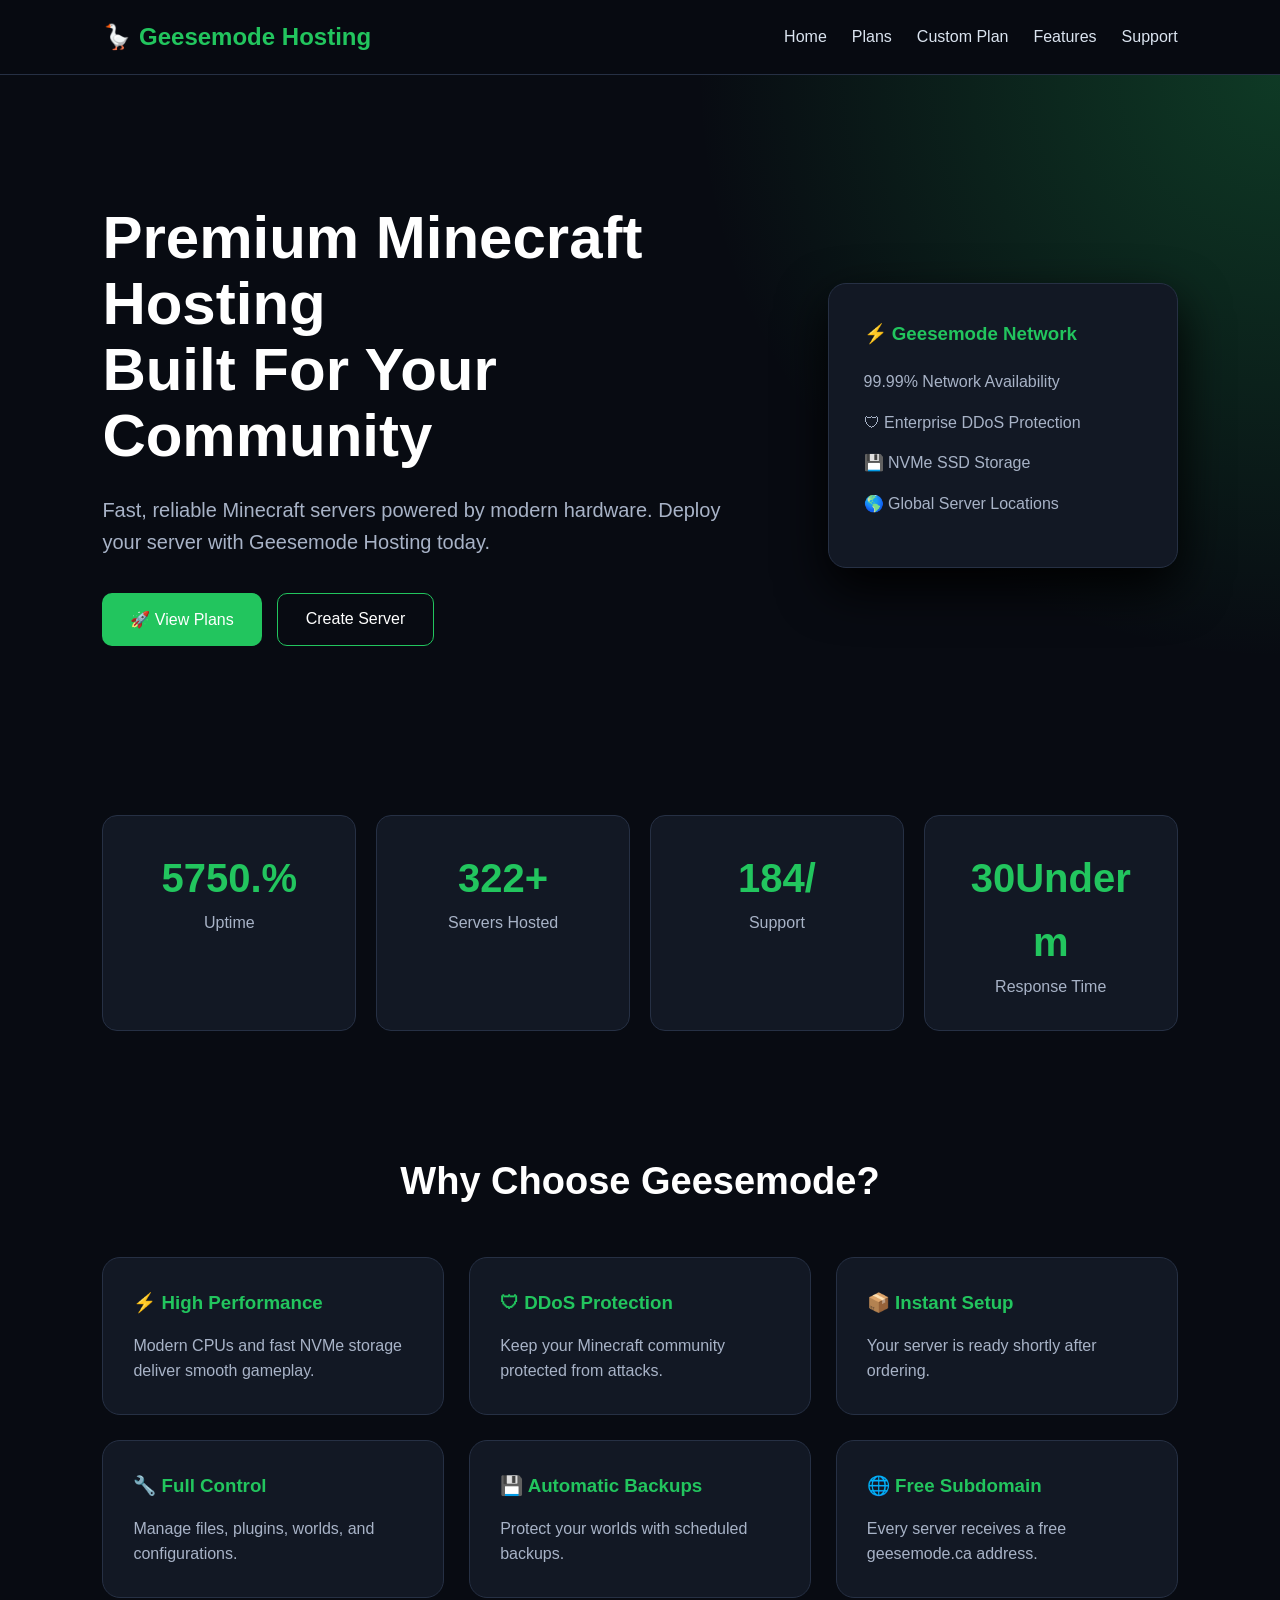
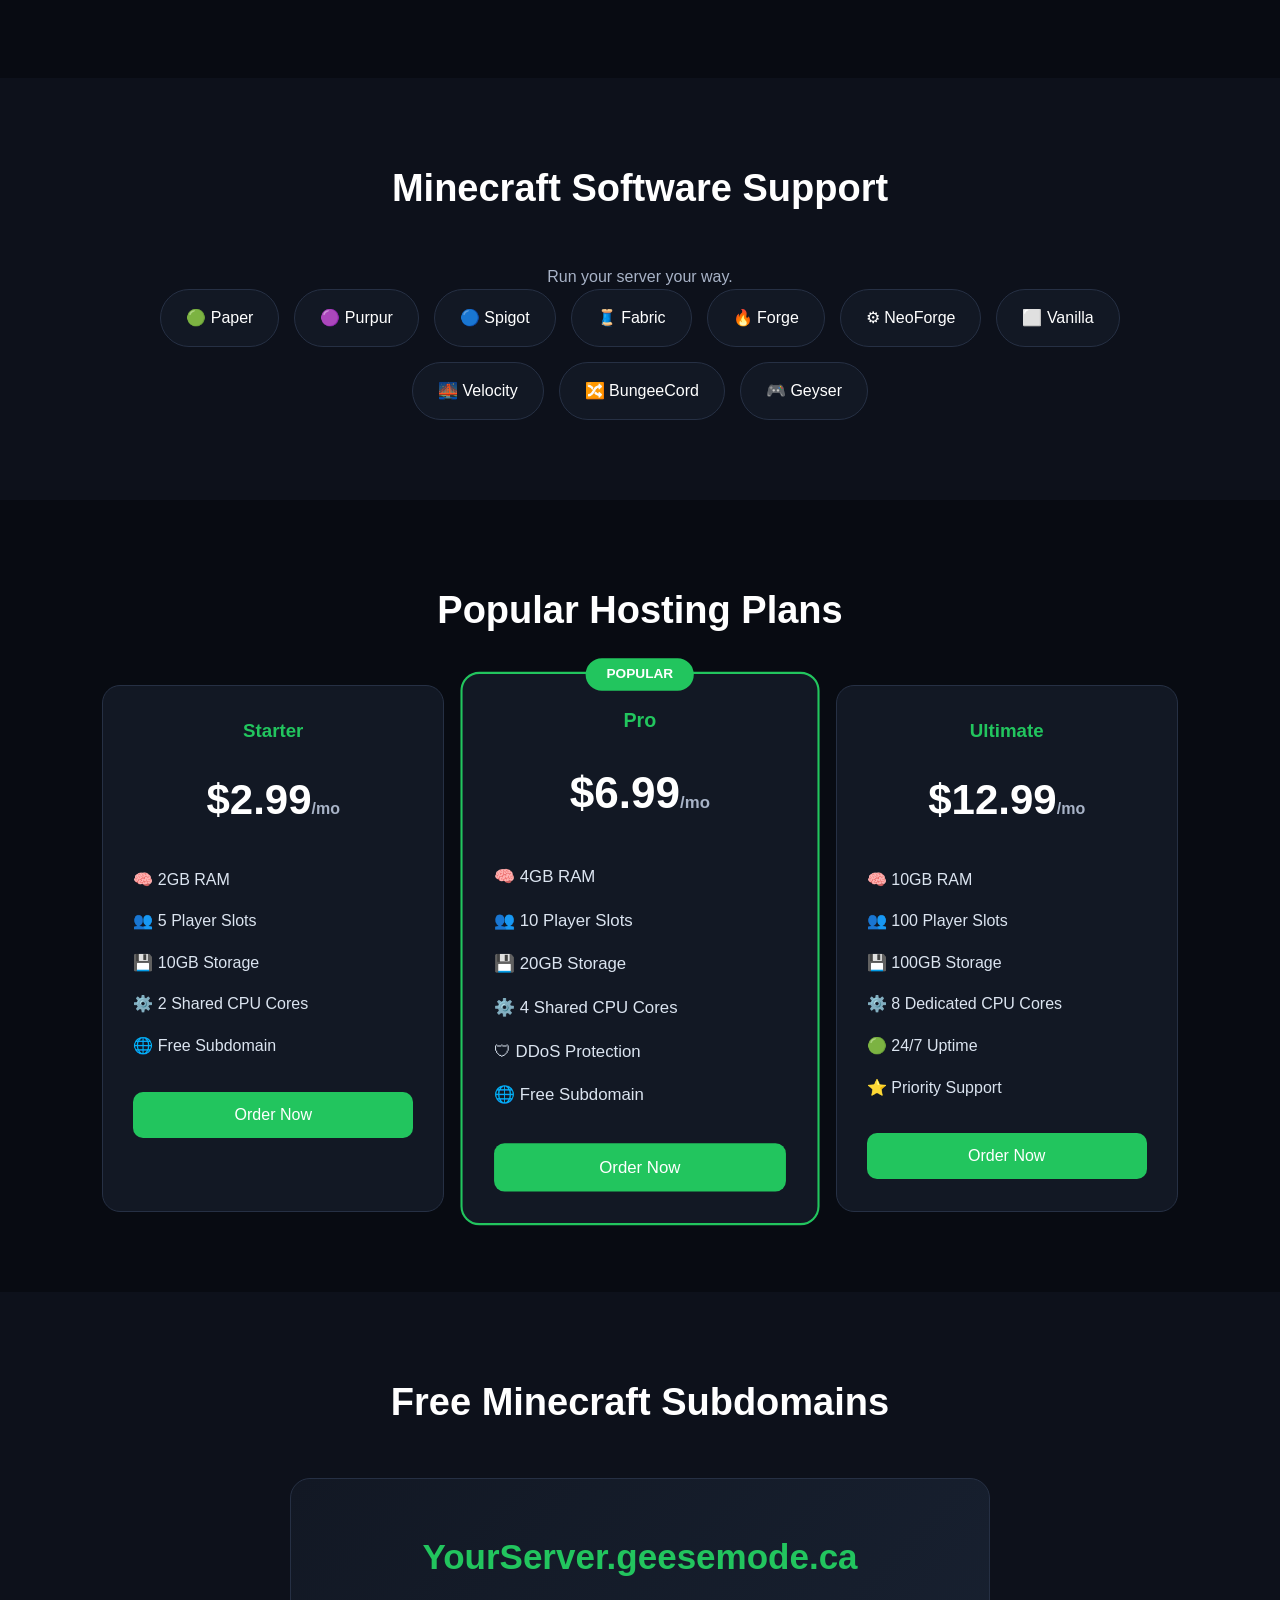
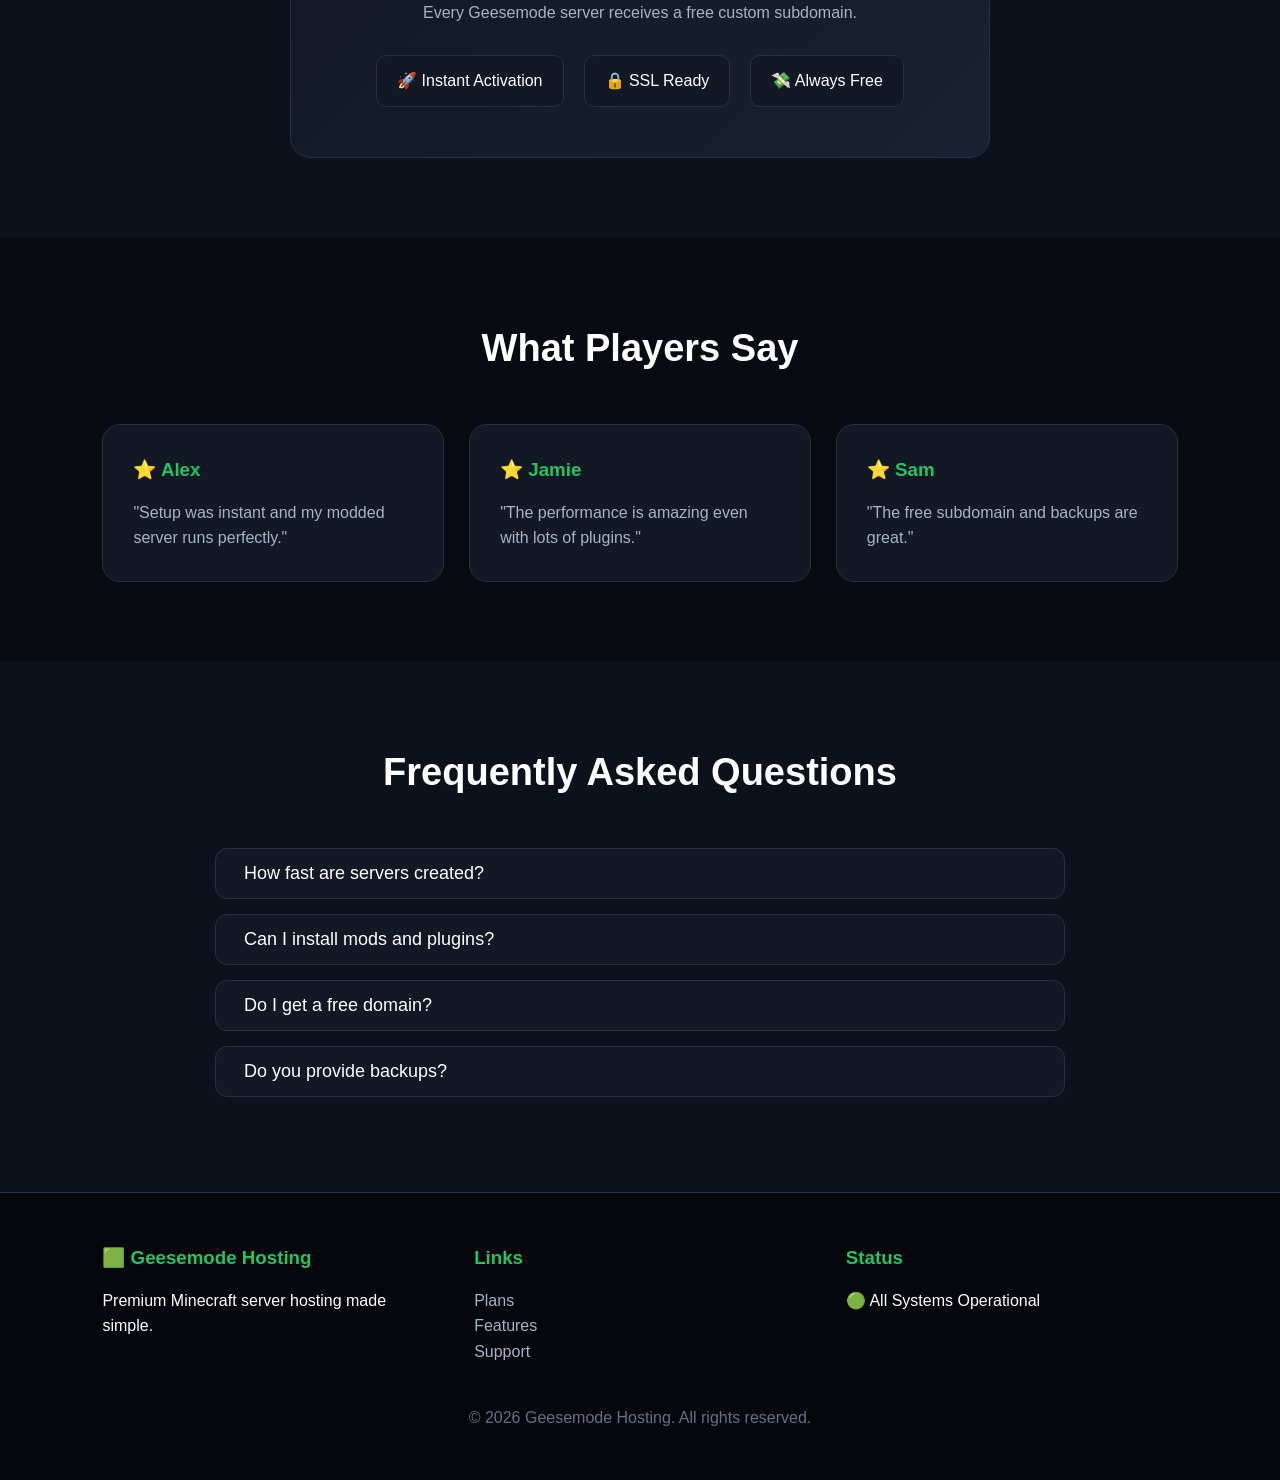
==== commit 20d89ae7: "Add favicon and update branding & links Add icon.png favicon and include it in pages; replace green " ====
--- a/index.html
+++ b/index.html
@@ -4,7 +4,7 @@
 <head>
 <meta charset="UTF-8">
 <meta name="viewport" content="width=device-width, initial-scale=1.0">
-
+<link rel="icon" type="image/x-icon" href="icon.png">
 <title>Geesemode Hosting | Premium Minecraft Server Hosting</title>
 
 <link rel="stylesheet" href="style.css">
@@ -16,13 +16,13 @@
 <header class="navbar">
 
 <div class="logo">
-🟩 Geesemode Hosting
+🪿 Geesemode Hosting
 </div>
 
 <nav>
 <a href="index.html">Home</a>
 <a href="plans.html">Plans</a>
-<a href="custom.html">Custom</a>
+<a href="custom.html">Custom Plan</a>
 <a href="features.html">Features</a>
 <a href="support.html">Support</a>
 </nav>
@@ -95,7 +95,6 @@
 
 <section class="stats">
 
-
 <div class="stat">
 
 <h2>
@@ -108,7 +107,6 @@
 
 </div>
 
-
 <div class="stat">
 
 <h2>
@@ -121,7 +119,6 @@
 
 </div>
 
-
 <div class="stat">
 
 <h2>
@@ -134,11 +131,10 @@
 
 </div>
 
-
 <div class="stat">
 
 <h2>
-<30m
+Under 30m
 </h2>
 
 <p>
@@ -147,7 +143,6 @@
 
 </div>
 
-
 </section>
 
 
@@ -242,7 +237,7 @@
 </h3>
 
 <p>
-Every server receives a free geesemode.com address.
+Every server receives a free geesemode.ca address.
 </p>
 
 </div>
@@ -402,7 +397,7 @@
 <div class="domain-box">
 
 <h3>
-YourServer.geesemode.com
+YourServer.geesemode.ca
 </h3>
 
 
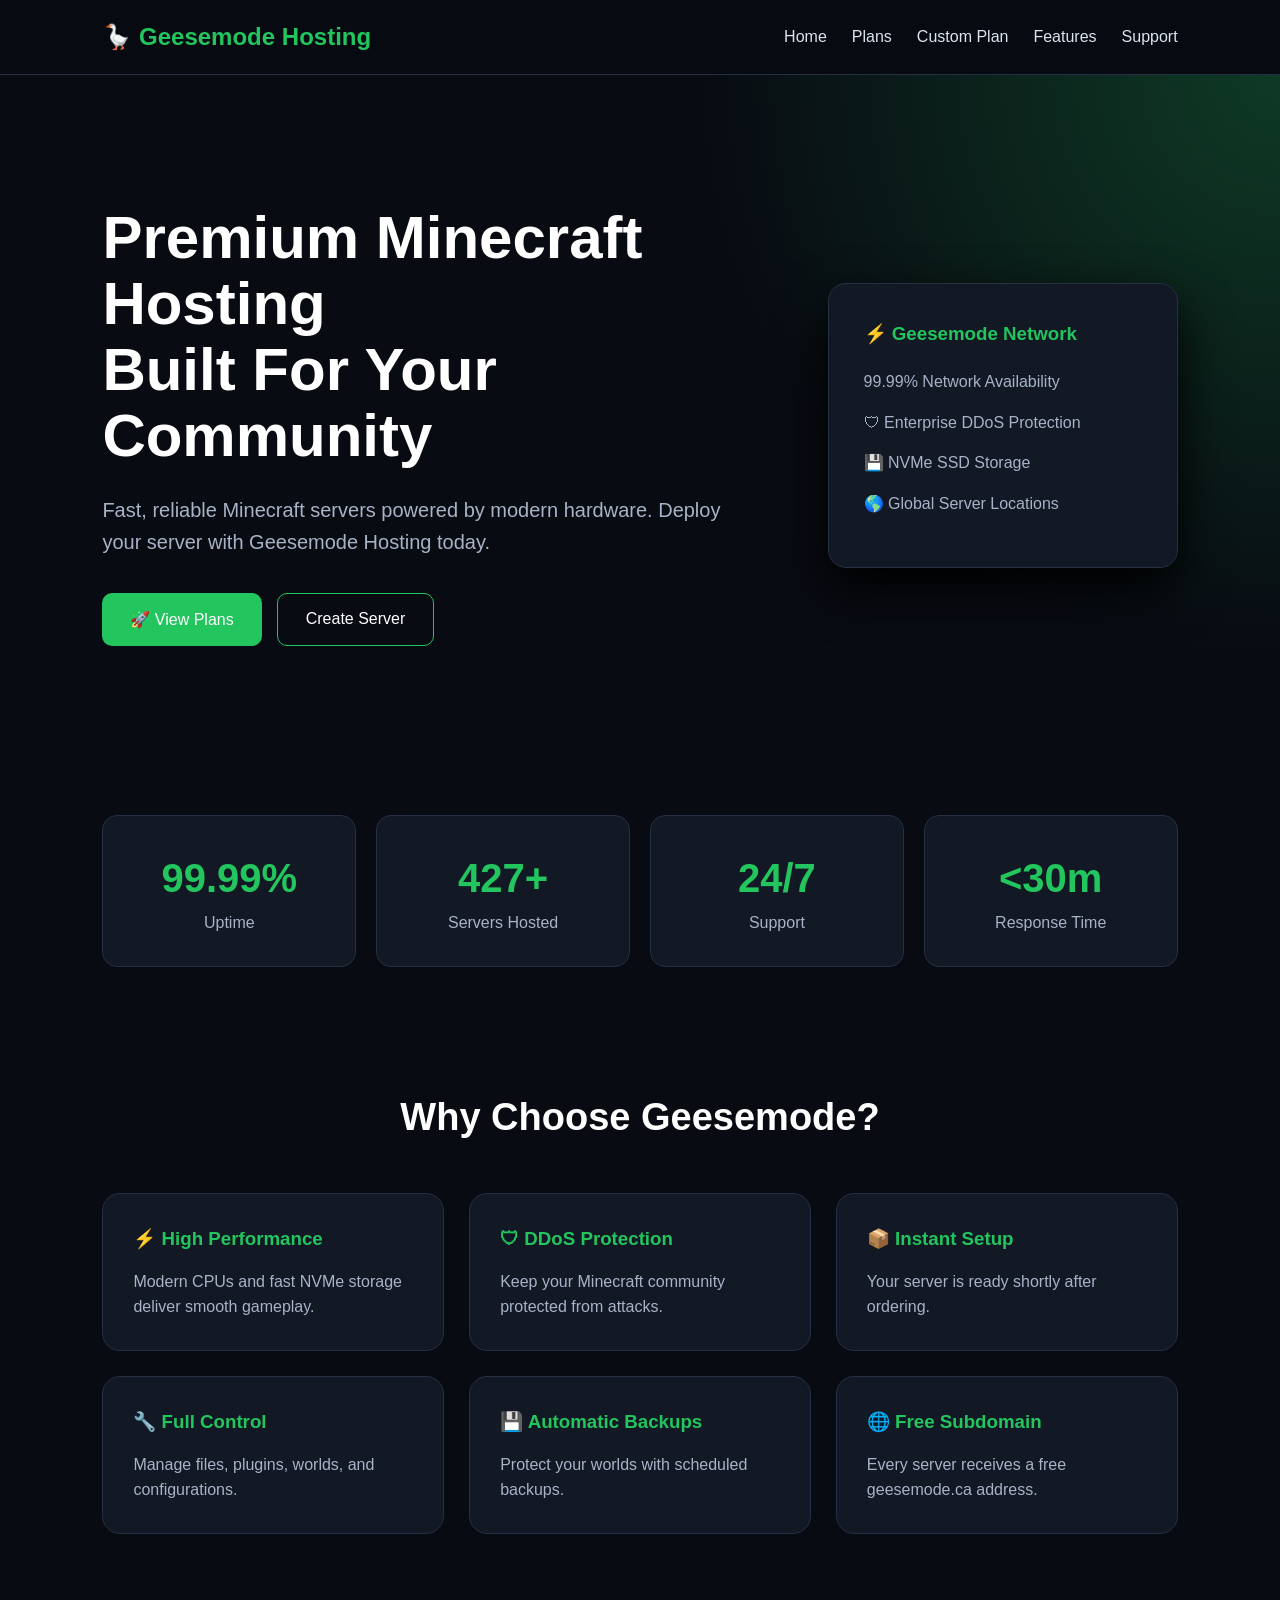
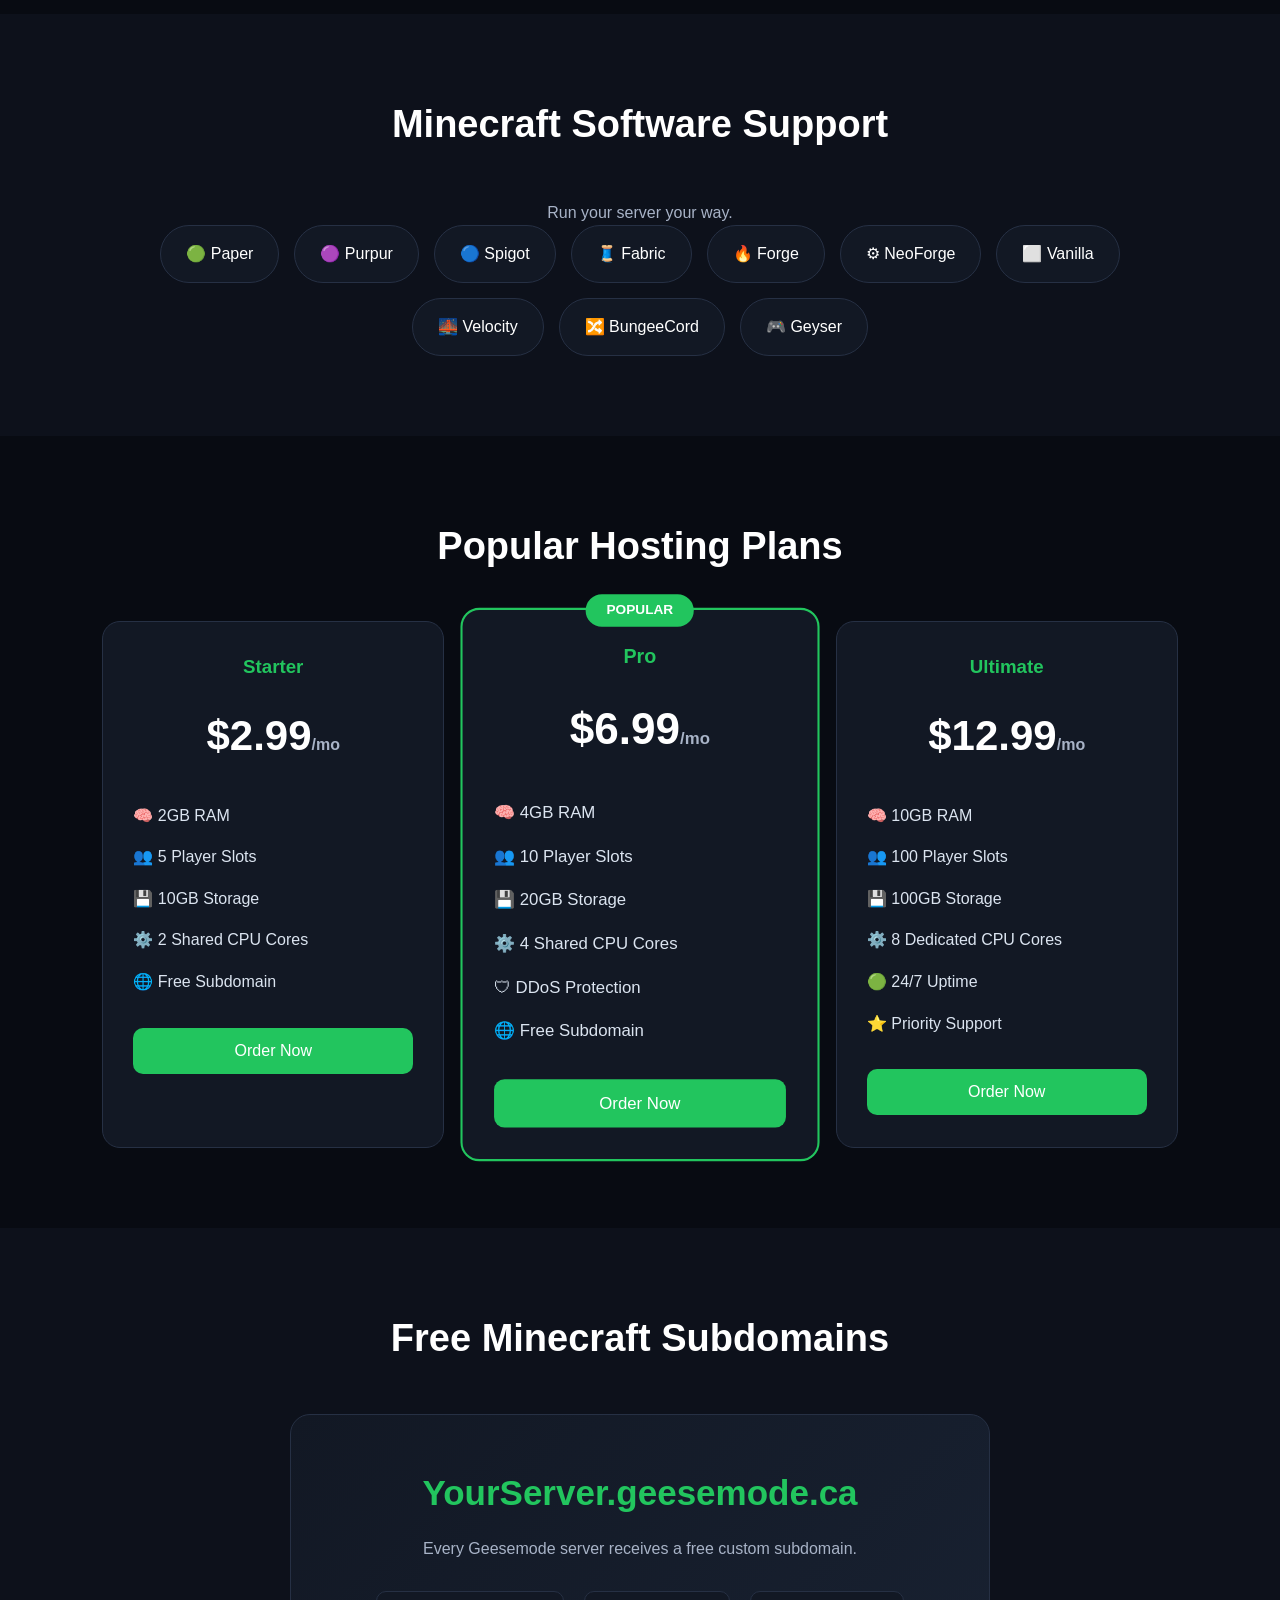
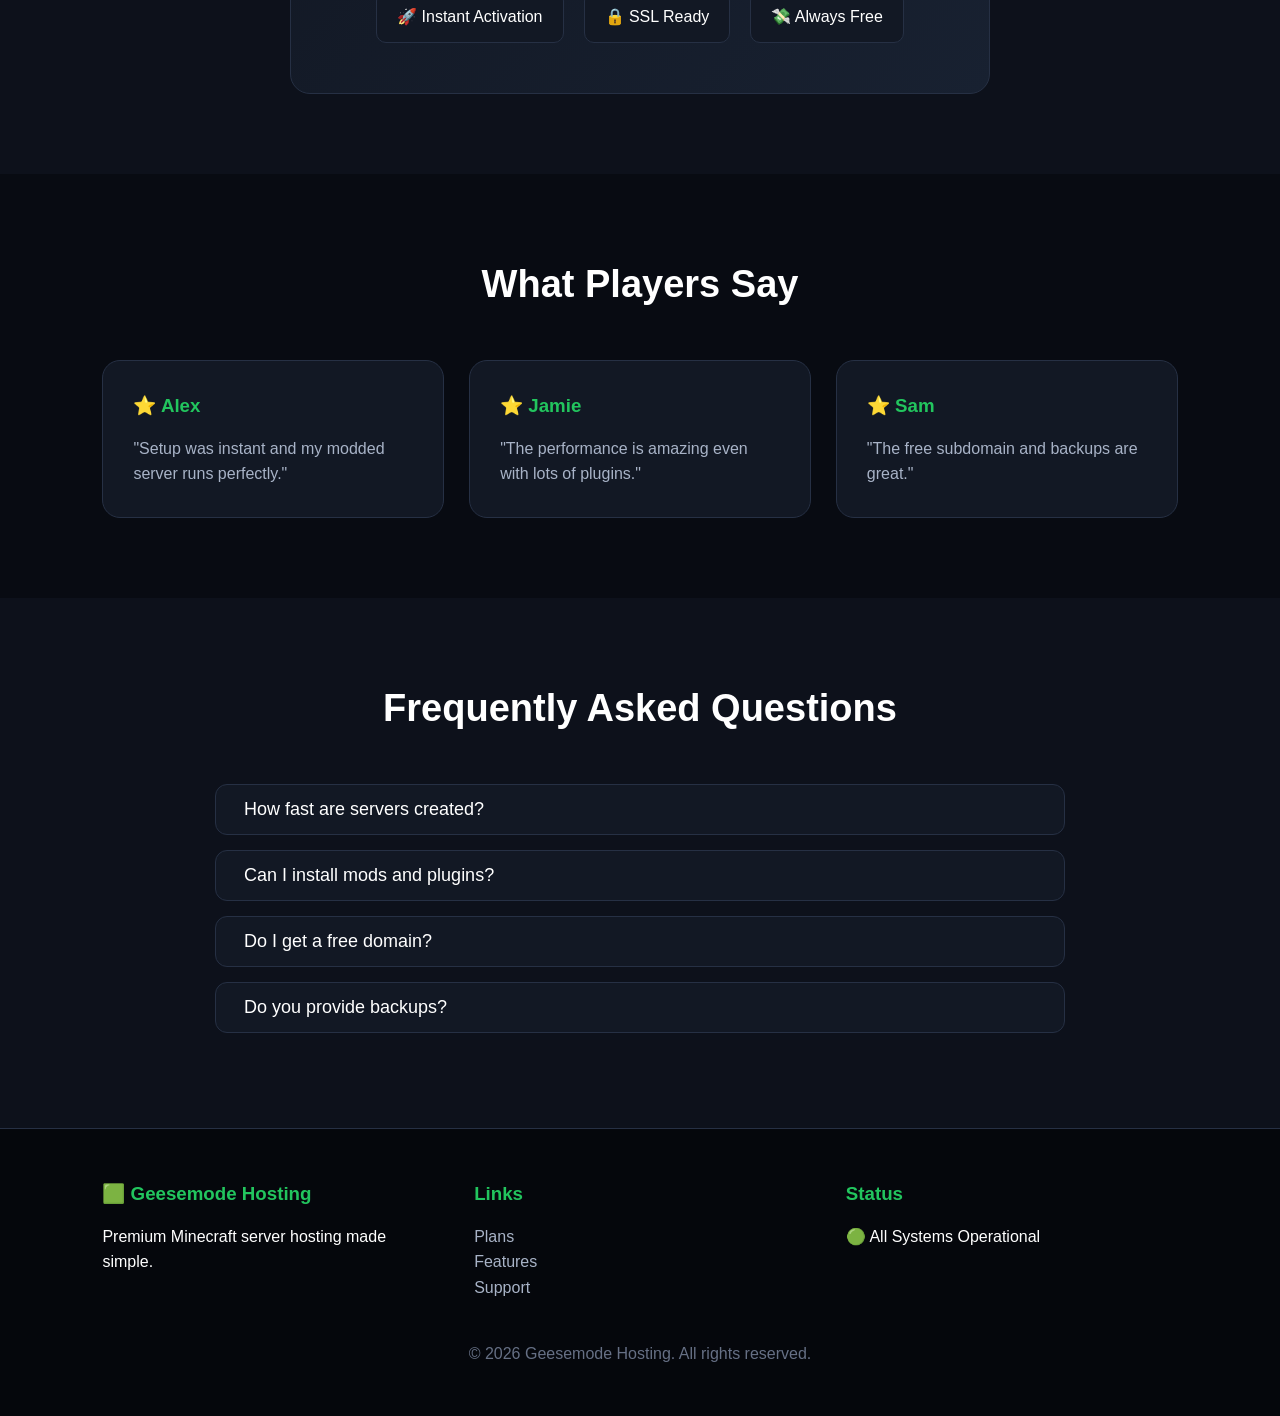
==== commit 68719372: "Skip animation for special stats; tidy counter code Update display text and refine counter animation" ====
--- a/index.html
+++ b/index.html
@@ -134,7 +134,7 @@
 <div class="stat">
 
 <h2>
-Under 30m
+&lt;30m
 </h2>
 
 <p>
